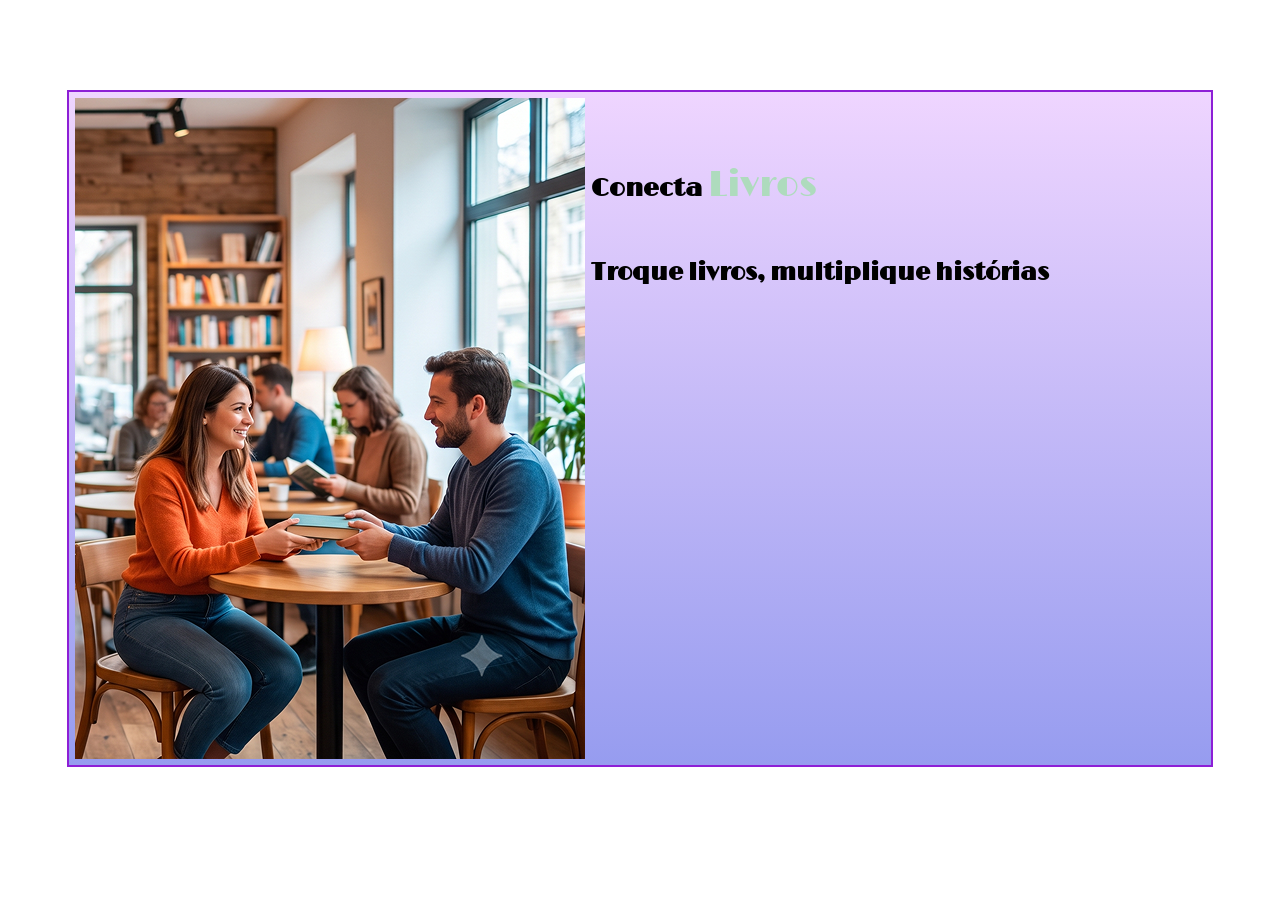
==== login.html @ e9ce217b "Login css" ====
<!DOCTYPE html>
 <html lang="pt-br">
 <head>
    <meta charset="UTF-8">
    <meta name="viewport" content="width=device-width, initial-scale=1.0">
    <link rel="stylesheet" href="login.css">
    <title>Área de Login</title>
 </head>
 <body>
   <main>
    <section class="sessao-imagem">
        <img src="img/tela-login.png" alt="">
    </section>
    <section class="sessao-login">
        <div class="sessao-login">
            <h1>Conecta <span>Livros</span></h1>
            <h2>Troque livros, multiplique histórias</h2>

        </div>
    </section>
   </main>
    
 </body>
 </html>
---- login.css ----
@import url(style.css);

main{
width: 1142px;
height: 673px;
border: 2px solid #8d1fd6;
margin: 10vh auto;
background-image: linear-gradient(#efd5ff, rgba(94, 103, 231, 0.651));
display: flex;
}
.sessao-imagem{
    width: 522px;
    height: 673px;
    display: flex;
    justify-content: center;
    align-items: center;
}
.sessao-login{
    height: 673px;
    width: 620px;
}
.area-titulo{
    text-align: center;
}
.area-titulo h1, span{
    font-size: 36px;
    padding-bottom: 5px;
}

.area-titulo h2{
    font-size: 24px;
    
}
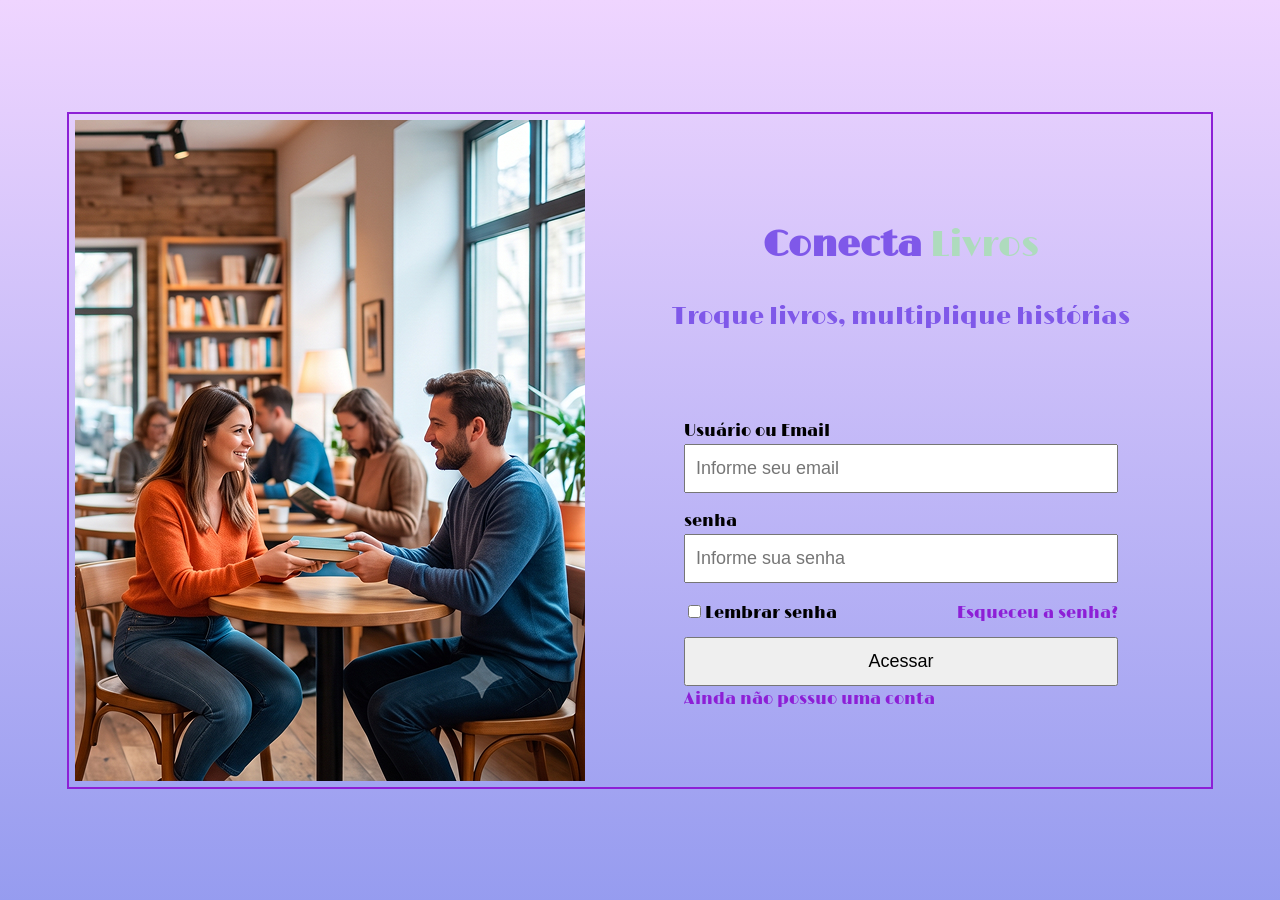
==== commit c202b003: "Login css" ====
--- a/login.html
+++ b/login.html
@@ -12,11 +12,31 @@
         <img src="img/tela-login.png" alt="">
     </section>
     <section class="sessao-login">
-        <div class="sessao-login">
+        <div class="area-titulo">
             <h1>Conecta <span>Livros</span></h1>
             <h2>Troque livros, multiplique histórias</h2>
 
         </div>
+        <form action="#" method="post" id="form-login">
+            <label for="email">Usuário ou Email</label>
+            <input type="text" id="email" placeholder="Informe seu email"> 
+
+            <label for="senha">senha</label>
+            <input type="password" id="senha" placeholder="Informe sua senha">
+
+            <div class="links-senha">
+                <input type="checkbox" id="lembrar-senha">
+                <label for="lembrar-senha">Lembrar senha</label>
+
+                <a href="#" id="link-esqueceu-senha">Esqueceu a senha?</a>
+            </div>
+
+            <button id="btn-acessar">Acessar </button>
+            <a href="#" id="link-nao-conta">Ainda não possuo uma conta</a>
+
+        </form>
+
+
     </section>
    </main>
     
--- a/login.css
+++ b/login.css
@@ -1,11 +1,20 @@
 @import url(style.css);
+
+body{
+    background-image: linear-gradient(#efd5ff, rgba(94, 103, 231, 0.651));
+    width: 100vw;
+    height: 100vh;
+    display: flex;
+    justify-content: center;
+    align-items: center;
+}
+
 
 main{
 width: 1142px;
 height: 673px;
 border: 2px solid #8d1fd6;
 margin: 10vh auto;
-background-image: linear-gradient(#efd5ff, rgba(94, 103, 231, 0.651));
 display: flex;
 }
 .sessao-imagem{
@@ -17,17 +26,57 @@
 }
 .sessao-login{
     height: 673px;
-    width: 620px;
+    width: 620px ;
+    display: flex;
+    flex-direction: column;
+    align-items: center;
 }
+
 .area-titulo{
     text-align: center;
 }
+
 .area-titulo h1, span{
     font-size: 36px;
     padding-bottom: 5px;
 }
-
+.area-titulo h1{
+    color: rgb(127, 88, 233);
+    font-weight: 600;
+}
 .area-titulo h2{
     font-size: 24px;
+    color: rgb(127, 88, 233);
+    font-weight: 500;
+}
+form{
+    display: flex;
+    flex-direction: column;
+    width: 434px;
+    gap: 3px;
+}
+form input{
+    height: 35px;
+    padding: 5px 10px;
+    font-size: 18px;
+    margin-bottom: 5px;
+}
+
+#email{
+    margin-bottom: 15px;
+}
+
+button{
+    padding: 12px;
+    font-size: 18px;
+}
+.links-senha{
+    display: flex;
+    align-items: center;
+    justify-content: space-between;
+}
+.links-senha label{
+    position: relative;
+    right: 60px;
     
-}+}
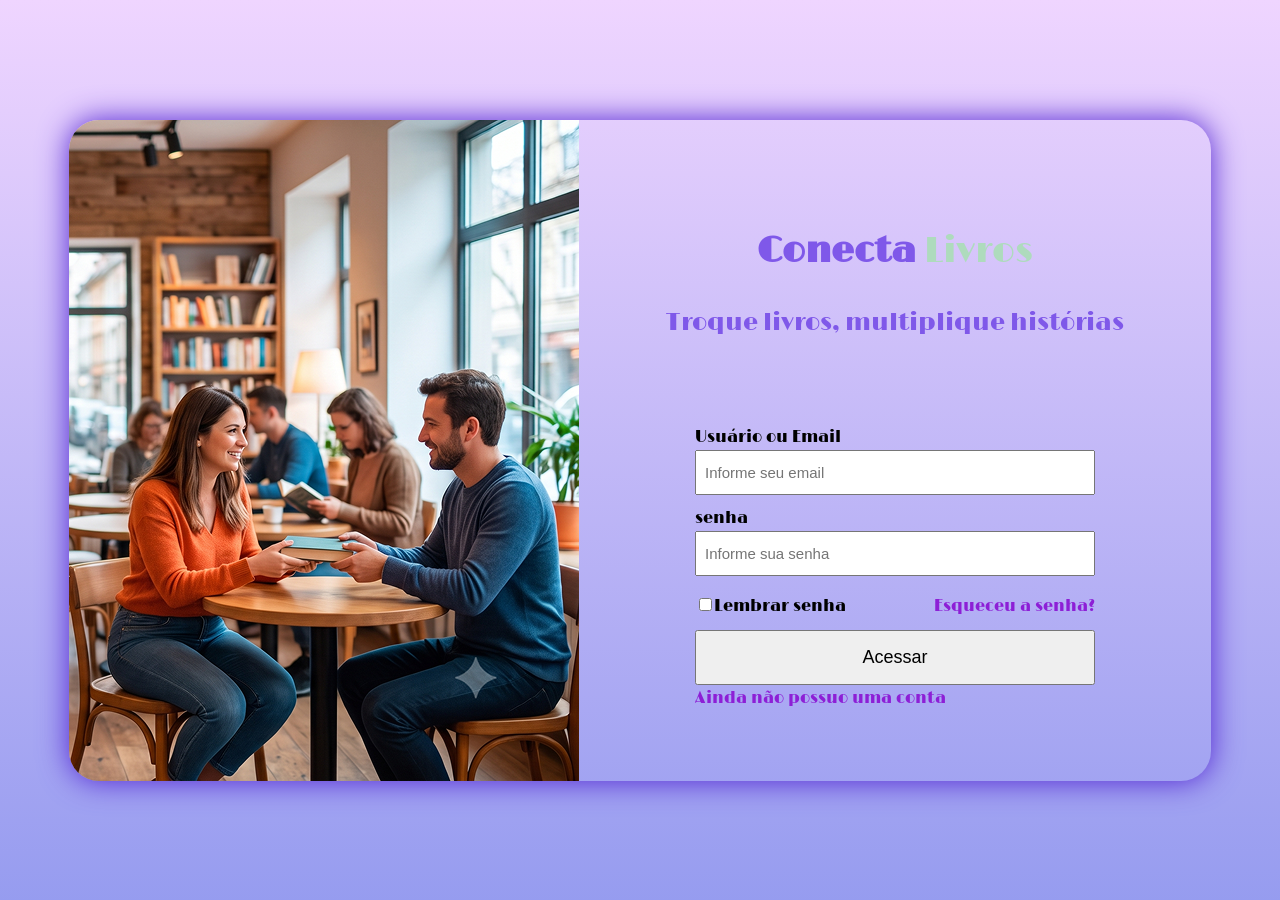
==== commit 12468192: "cadastro-css" ====
--- a/login.html
+++ b/login.html
@@ -32,7 +32,7 @@
             </div>
 
             <button id="btn-acessar">Acessar </button>
-            <a href="#" id="link-nao-conta">Ainda não possuo uma conta</a>
+            <a href="cadastro.html" id="link-nao-conta">Ainda não possuo uma conta</a>
 
         </form>
 
--- a/login.css
+++ b/login.css
@@ -12,21 +12,25 @@
 
 main{
 width: 1142px;
-height: 673px;
-border: 2px solid #8d1fd6;
+height: 661px;
+box-shadow: 0 0 30px rgb(80, 33, 209);
+border-radius: 30px;
 margin: 10vh auto;
 display: flex;
 }
 .sessao-imagem{
-    width: 522px;
-    height: 673px;
+    width: 510px;
+    height: 661px;
     display: flex;
     justify-content: center;
     align-items: center;
 }
+.sessao-imagem img{
+    border-radius: 30px 0px 0px 30px;
+}
 .sessao-login{
-    height: 673px;
-    width: 620px ;
+    height: 632px;
+    width: 661px ;
     display: flex;
     flex-direction: column;
     align-items: center;
@@ -52,22 +56,22 @@
 form{
     display: flex;
     flex-direction: column;
-    width: 434px;
+    width: 400px;
     gap: 3px;
 }
 form input{
     height: 35px;
-    padding: 5px 10px;
-    font-size: 18px;
+    padding: 3px 8px;
+    font-size: 15px;
     margin-bottom: 5px;
 }
 
 #email{
-    margin-bottom: 15px;
+    margin-bottom: 10px;
 }
 
 button{
-    padding: 12px;
+    padding: 15px;
     font-size: 18px;
 }
 .links-senha{
@@ -77,6 +81,6 @@
 }
 .links-senha label{
     position: relative;
-    right: 60px;
+    right: 45px;
     
 }
